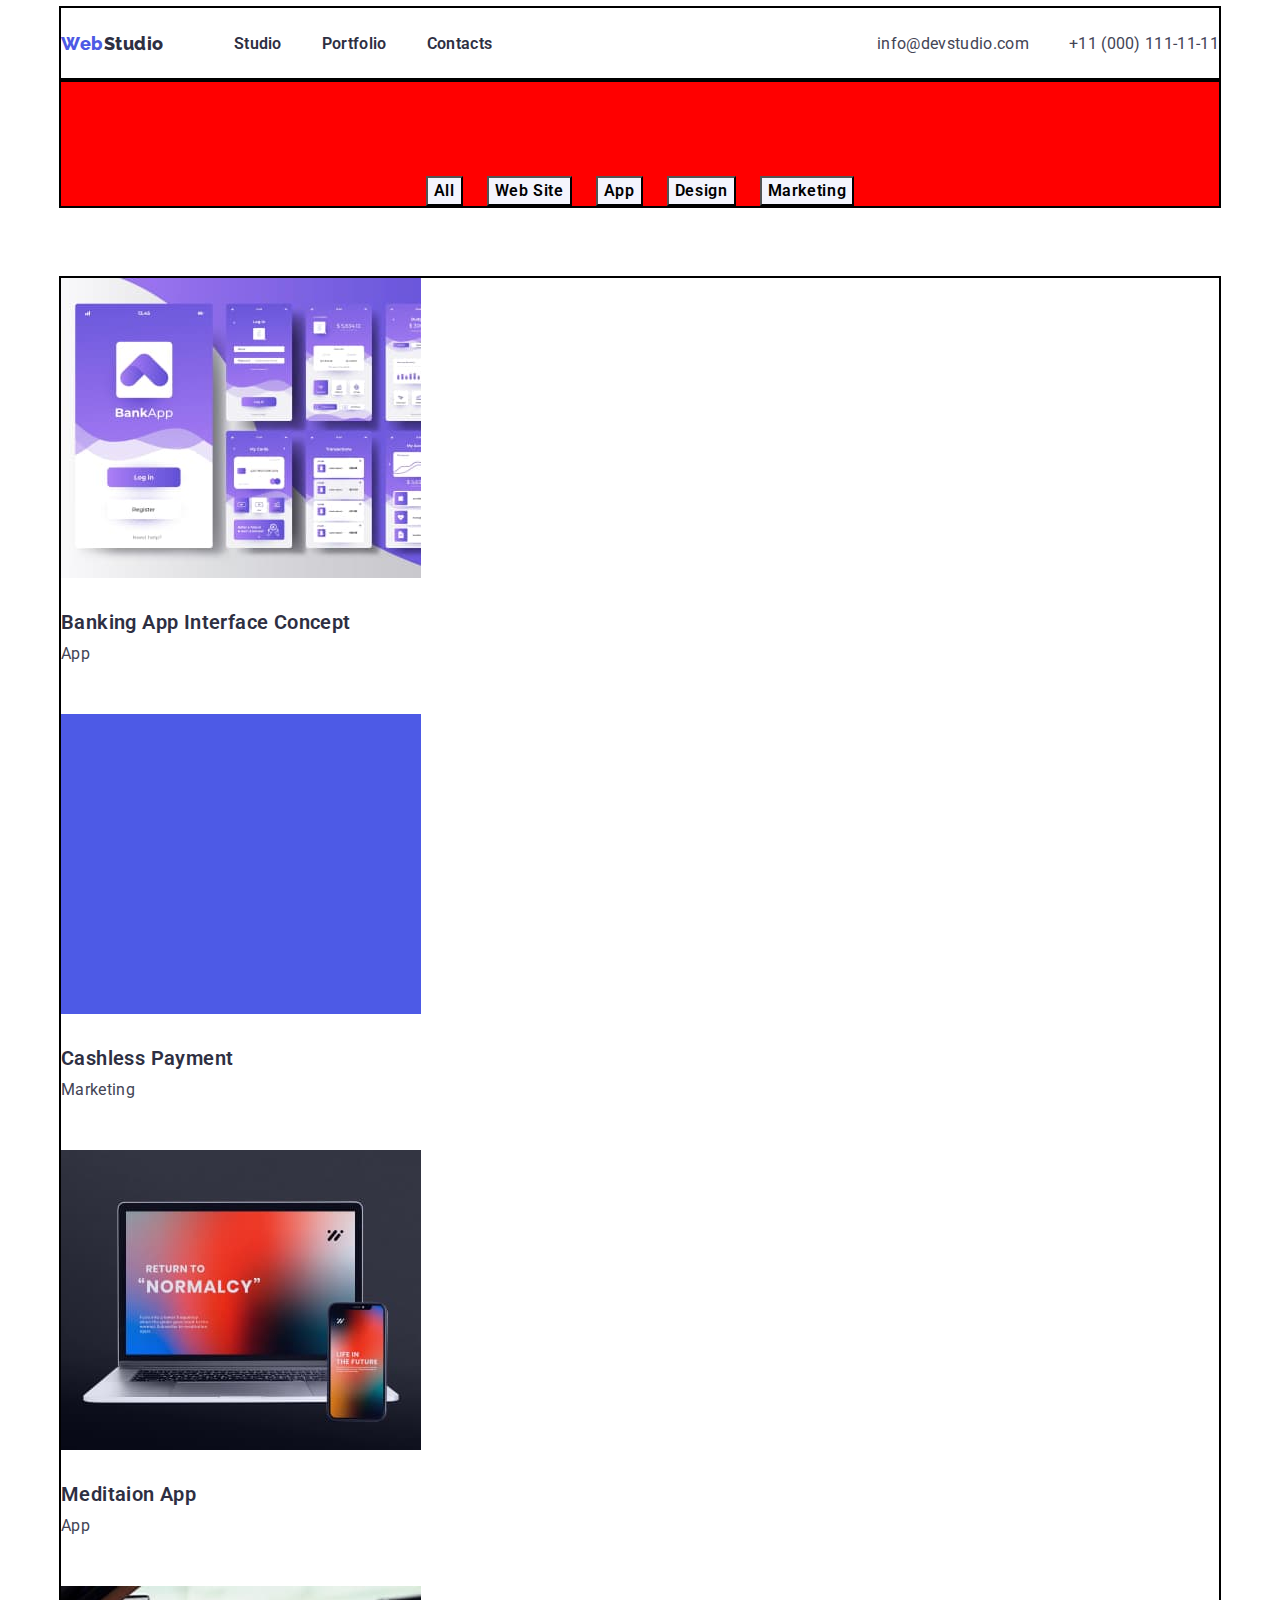
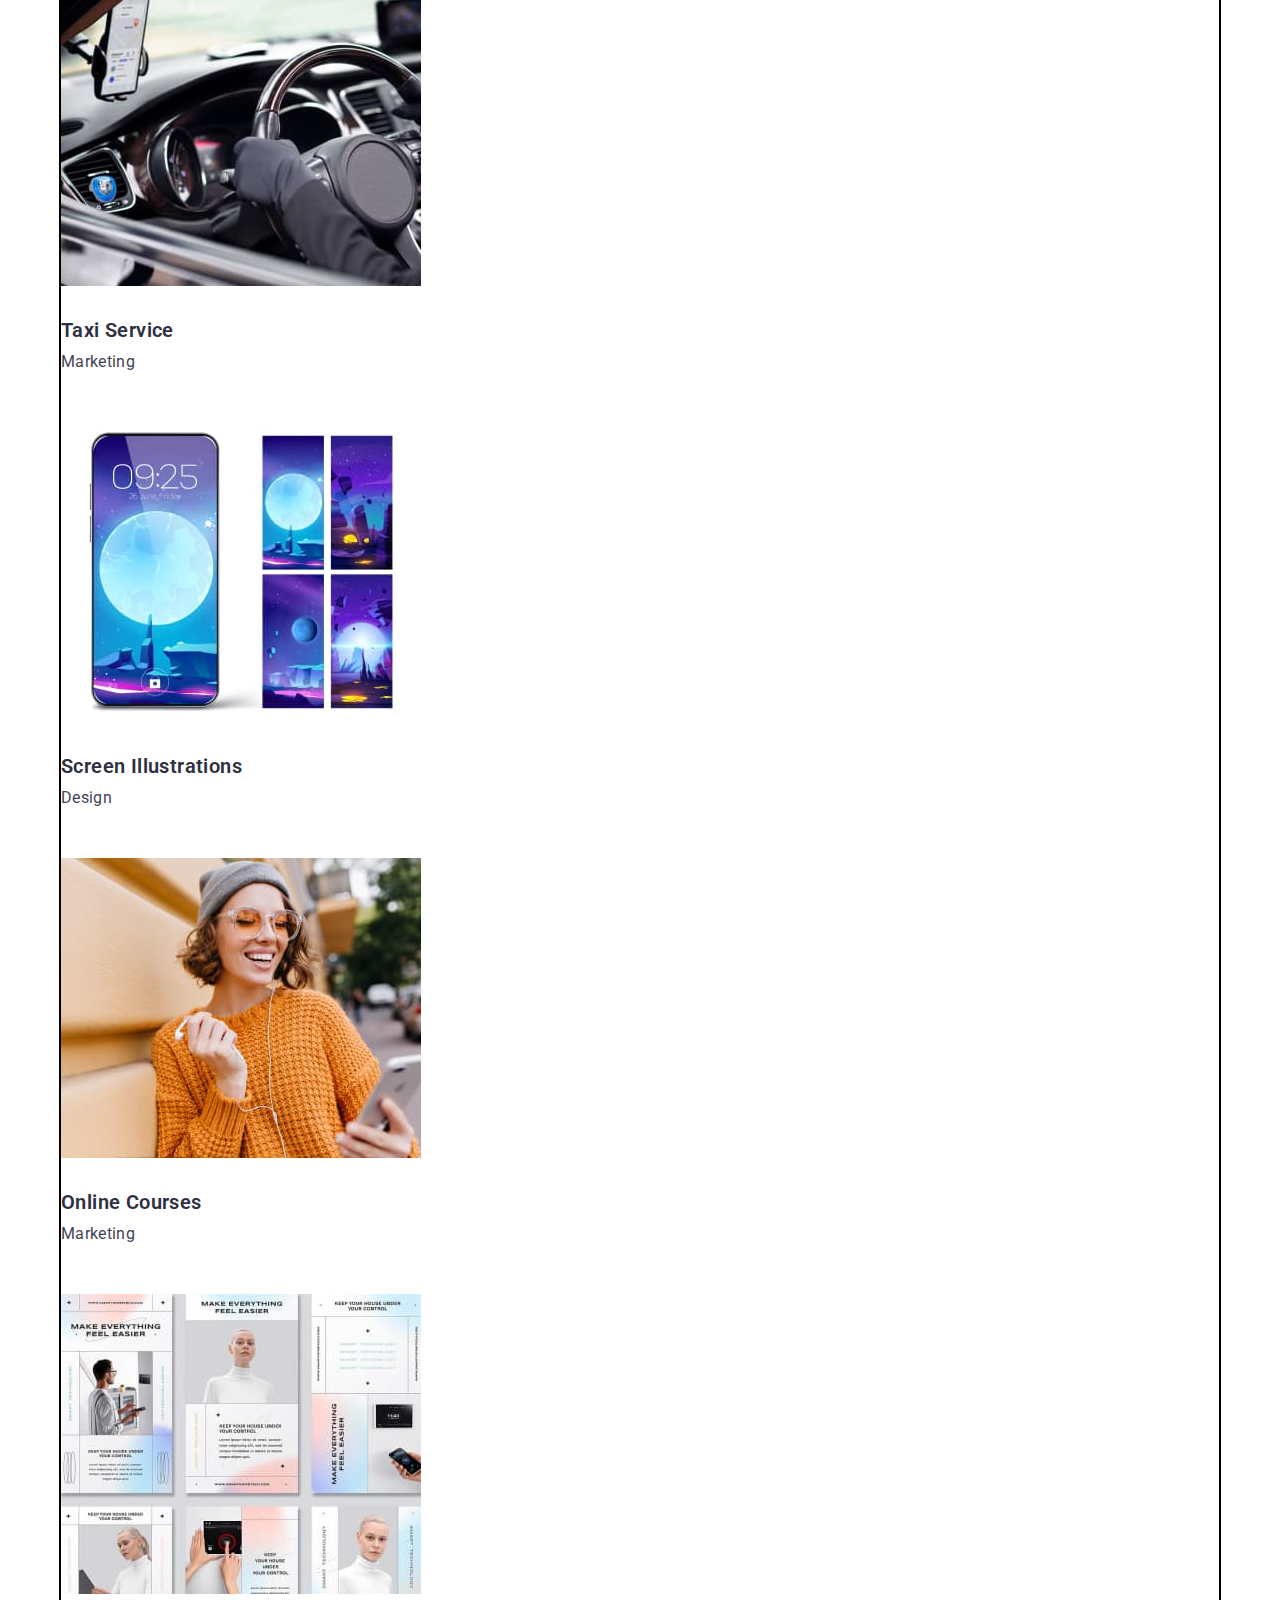
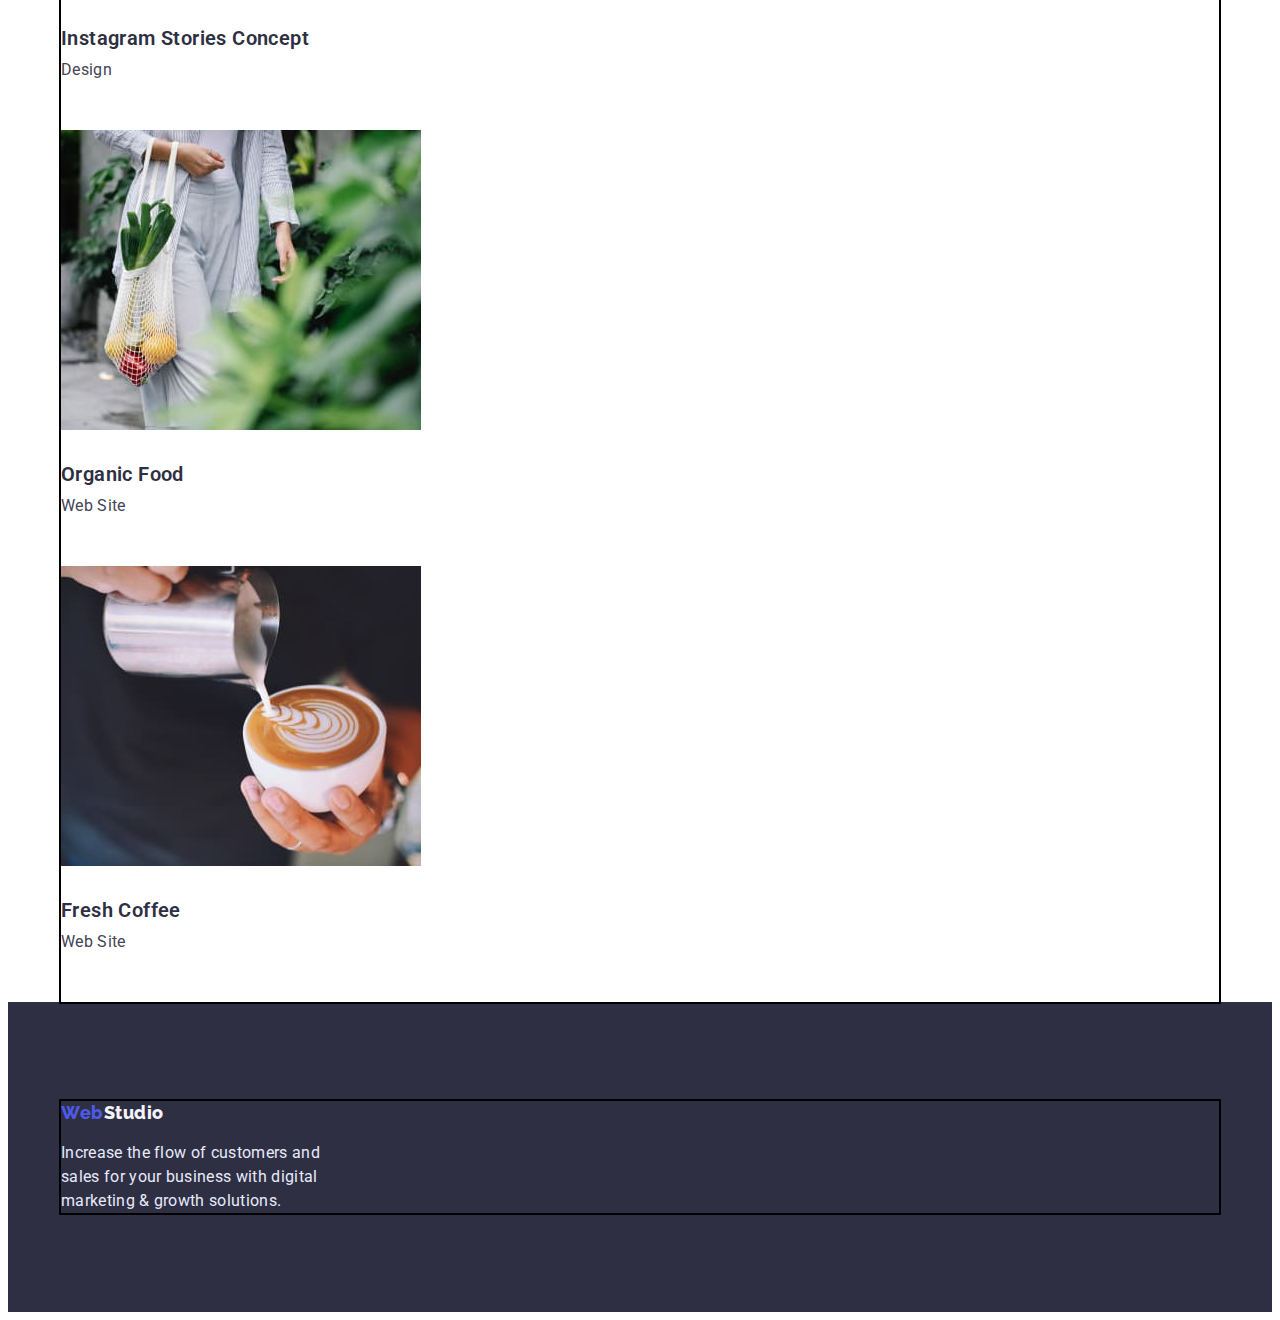
==== portfolio.html @ b0c45e3d "Блокова модета, flexbox" ====
<!DOCTYPE html>
<html lang="en">

<head>
    <meta charset="UTF-8">
    <meta http-equiv="X-UA-Compatible" content="IE=edge">
    <meta name="viewport" content="width=device-width, initial-scale=1.0">
    <title>Portfolio</title>
    <link rel="stylesheet" href="https://fonts.googleapis.com/css2?family=Raleway:wght@700&family=Roboto:wght@400;500;700;900&display=swap">
    <link rel="stylesheet" href="https://cdnjs.cloudflare.com/ajax/libs/modern-normalize/1.1.0/modern-normalize.min.css" integrity="sha512-wpPYUAdjBVSE4KJnH1VR1HeZfpl1ub8YT/NKx4PuQ5NmX2tKuGu6U/JRp5y+Y8XG2tV+wKQpNHVUX03MfMFn9Q==" crossorigin="anonymous" referrerpolicy="no-referrer" />
    <link rel="stylesheet" href="./css/styles.css">
</head>

<body>
    <header>
        <header>
            <div class="container main-nav">
                <nav>
                    <ul class="site-nav">
                        <li class="item">
                            <a href="./index.html" class="logo-header"><span class="web-header">Web</span>Studio</a>
                        </li>
            
                        <li class="item">
                            <a href="./index.html" class="link"> Studio </a>
                        </li>
            
                        <li class="item">
                            <a href="./portfolio.html" class="link"> Portfolio </a>
                        </li>
            
                        <li class="item">
                            <a href="" class="link"> Contacts </a>
                        </li>
                    </ul>
                </nav>
                    
                    <ul class="contacts">
                        <li class="item">
                            <a href="malito:info@devstudio.com" class="contacts-link"> info@devstudio.com </a>
                        </li>
                        <li class="item">
                            <a href="tel:+110001111111" class="contacts-link"> +11 (000) 111-11-11 </a>
                        </li>
                    </ul>
            </div>
    </header>

    <main>
        <section class="section">
            <h1 class="hidden-title">Portfolio</h1>
            <div class="container filter-portfolio">
                <ul class="filter">
                    <li class="button">
                        <button class="filter-button" type="button">All</button>
                    </li>
                    <li class="button">
                        <button class="filter-button" type="button">Web Site</button>
                    </li>
                    <li class="button">
                        <button class="filter-button" type="button">App</button>
                    </li>
                    <li class="button">
                        <button class="filter-button" type="button">Design</button>
                    </li>
                    <li class="button">
                        <button class="filter-button" type="button">Marketing</button>
                    </li>
                </ul>
            </div>

            <h2 class="hidden-title">Projects</h2>
            <div class="container">
                <ul class="projects-list">
                    <li class="list">
                        <a href="">
                            <!-- <p class="white-text">14 Stylish and User-Friendly App Design Concepts · Task Manager App · Calorie Tracker App· Exotic Fruit Ecommerce App ·Cloud Storage App</p> -->
                            <img class="img-projects" src="./img_2hm/1img.jpg" alt="Bank program interface" width="360" >
                            <h3 class="section-secondary">Banking App Interface Concept</h3>
                            <p class="section-text">App</p>
                        </a>
                    </li>
                    <li class="list">
                        <a href="">
                            <!-- <p class="white-text">14 Stylish and User-Friendly App Design Concepts · Task Manager App · Calorie Tracker App· Exotic Fruit Ecommerce App ·Cloud Storage App</p> -->
                            <img class="img-projects" src="./img_2hm/2img.jpg" alt="list of applications" width="360">
                            <h3 class="section-secondary">Cashless Payment</h3>
                            <p class="section-text">Marketing</p>
                        </a>
                    </li>
                    <li class="list">
                        <a href="">
                            <!-- <p class="white-text">14 Stylish and User-Friendly App Design Concepts · Task Manager App · Calorie Tracker App· Exotic Fruit Ecommerce App ·Cloud Storage App</p> -->
                            <img class="img-projects" src="./img_2hm/3img.jpg" alt="mockup" width="360">
                            <h3 class="section-secondary">Meditaion App</h3>
                            <p class="section-text">App</p>
                        </a>
                    </li>
                    <li class="list">
                        <a href="">
                            <!-- <p class="white-text">14 Stylish and User-Friendly App Design Concepts · Task Manager App · Calorie Tracker App· Exotic Fruit Ecommerce App ·Cloud Storage App</p> -->
                            <img class="img-projects" src="./img_2hm/4img.jpg" alt="car" width="360">
                            <h3 class="section-secondary">Taxi Service</h3>
                            <p class="section-text">Marketing</p>
                        </a>
                    </li>
                    <li class="list">
                        <a href="">
                            <!-- <p class="white-text">14 Stylish and User-Friendly App Design Concepts · Task Manager App · Calorie Tracker App· Exotic Fruit Ecommerce App ·Cloud Storage App</p> -->
                            <img class="img-projects"src="./img_2hm/5img.jpg" alt="phone" width="360">
                            <h3 class="section-secondary">Screen Illustrations</h3>
                            <p class="section-text">Design</p>
                        </a>
                    </li>
                    <li class="list">
                        <a href="">
                            <!-- <p class="white-text">14 Stylish and User-Friendly App Design Concepts · Task Manager App · Calorie Tracker App· Exotic Fruit Ecommerce App ·Cloud Storage App</p> -->
                            <img class="img-projects" src="./img_2hm/6img.jpg" alt="woman" width="360">
                            <h3 class="section-secondary">Online Courses</h3>
                            <p class="section-text">Marketing</p>
                        </a>
                    </li>
                    <li class="list">
                        <a href="">
                            <!-- <p class="white-text">14 Stylish and User-Friendly App Design Concepts · Task Manager App · Calorie Tracker App· Exotic Fruit Ecommerce App ·Cloud Storage App</p> -->
                            <img class="img-projects" src="./img_2hm/7img.jpg" alt="phone screen" width="360">
                            <h3 class="section-secondary">Instagram Stories Concept</h3>
                            <p class="section-text">Design</p>
                        </a>
                    </li>
                    <li class="list">
                        <a href="">
                            <!-- <p class="white-text">14 Stylish and User-Friendly App Design Concepts · Task Manager App · Calorie Tracker App· Exotic Fruit Ecommerce App ·Cloud Storage App</p> -->
                            <img class="img-projects" src="./img_2hm/8img.jpg" alt="woman with fruit" width="360">
                            <h3 class="section-secondary">Organic Food</h3>
                            <p class="section-text">Web Site</p>
                        </a>
                    </li>
                    <li class="list">
                        <a href="">
                            <!-- <p class="white-text">14 Stylish and User-Friendly App Design Concepts · Task Manager App · Calorie Tracker App· Exotic Fruit Ecommerce App ·Cloud Storage App</p> -->
                            <img class="img-projects" src="./img_2hm/9img.jpg" alt="coffee" width="360">
                            <h3 class="section-secondary">Fresh Coffee</h3>
                            <p class="section-text">Web Site</p>
                        </a>
                    </li>
                </ul>
            </div>

        </section>

    </main>
    <footer>
        <div class="container">
            <a href="./index.html" class="logo-footer"><span class="web-footer">Web</span>Studio</a>
            <p class="footer-text">Increase the flow of customers and sales for your business with digital marketing & growth solutions.</p>
        </div>
    </footer>
</body>

</html>
---- css/styles.css ----
/*загальні налаштування*/

:root {
    --primary-brand: #4D5AE5;
    --dark-color: #2E2F42;
    --success-color: #31D0AA;
    --text-color: #434455;
    --subtle-text: #8E8F99;
    --accent-color: #E7E9FC;
    --light-color: #F4F4FD;
    --white-color: #FFFFFF;

    --primary-font: Roboto, sans-serif;
    --logo-font: Raleway, sans-serif;

}

heml {
    box-sizing: border-box;
}

*,
*::before,
*::after {
    box-sizing: inherit;
}

ul,
li,
p,
h1,
h2,
h3{
    list-style: none;
    padding: 0;
    margin: 0;
}

a {
    text-decoration: none;
}

body {
    background: var(--white-color);
    color: var(--text-color);
    font-family: var(--primary-font);
}

.container {
    width: 1158px;
    /* padding-right: 15px ;
    padding-left: 15px; */
    margin: auto;
    margin-top: none;
    
    outline: 2px solid black
}

/* logo header */
.logo-header {
    display: block;
    margin-right: 30px;
    padding-top: 24px;
    padding-bottom: 24px;
    
    color: var(--dark-color);
    font-family: var(--logo-font);
    font-weight: 800;
    font-size: 18px;
    line-height: 1.33;
    letter-spacing: 0.03em;

}

.logo-header:focus {
    color: var(--primary-brand);
}

.web-header {
    color: var(--primary-brand);
    font-family: Raleway, sans-serif;
    font-weight: 800;
    font-size: 18px;
    line-height: 1.33;
    letter-spacing: 0.03em;
}

.web-header:focus {
    color: var(--dark-color);
}


/*site navigation*/

.site-nav {
    display: flex;
}

.site-nav .item:not(:last-child) {
    margin-right: 40px;
}

.site-nav .link {
    display: block;
    padding-top: 24px;
    padding-bottom: 24px;
    
    color: var(--dark-color);
    font-family: 'Roboto', sans-serif;
    font-weight: 600;
    font-size: 16px;
    line-height: 1.5;
    letter-spacing: 0.02em;
}

.site-nav .link:hover,
.site-nav .link:focus {
    color: var(--text-color);
}

.site-nav .link:active {
    color: var(--primary-brand);
}


/* contacts */

.contacts {
    display: flex;
    margin-left: auto;
}

.contacts .item:not(:last-child) {
    margin-right: 40px;
}

.contacts-link {
    display: block;
    padding-top: 24px;
    padding-bottom: 24px;
    
    color: var(--text-color);
    font-size: 16px;
    line-height: 1.5;
    letter-spacing: 0.02em;
}

.contacts-link:hover,
.contacts-link:focus {
    color: var(--primary-brand);
}

.main-nav {
    display: flex;
    align-items: center;
}

/*hero */
.hero {
    padding-top: 192px;
    margin-bottom: 120px;
    
    background: var(--dark-color);
    text-align: center;
    height: 603px;
}


.hero-title {
    margin-bottom: 48px;
    
    color: var(--white-color);
    fon-weight: 600;
    font-size: 56px;
    line-height: 1.07;
    letter-spacing: 0.02em;
}

.hero-button {
    padding: 16px 32px;
    border-radius: 4px;
    border-color: transparent;

    color: var(--white-color);
    background-color: var(--primary-brand);
    font-family: 'Roboto', sans-serif;
    font-weight: 600;
    font-size: 16px;
    line-height: 1.2;
    letter-spacing: 0.04em;
    align-items: center;
    cursor: pointer;

}

.hero-button:hover,
.hero-button:focus {
    color: var(--light-color);
    background-color: var(--primary-brand);
}

.hero-button:active {
    color: var(--primary-brand);
    background-color: var(--light-color);
}


/* who we are */

.hidden-title {
    display: none;
}

 /* h3 */
.section-secondary {
    margin-bottom: 8px;
    
    color: var(--dark-color);
    font-weight: 600;
    font-size: 20px;
    line-height: 1.2;
    letter-spacing: 0.02em;
}

/* p */
.section-text {  
    color: var(--text-color);
    font-size: 16px;
    line-height: 1.5;
    letter-spacing: 0.02em;
}

.feature-list {
    display: flex;
    margin-bottom: 120px;
}
.feature-list .item {
    /* width: 264px; */
}

.feature-list .item:not(:last-child){
    margin-right: 24px;
}


/* what are we doing*/

/* h2 */
.section-title {
    margin-bottom: 72px;
    
    color: var(--dark-color);
    font-weight: 600;
    font-size: 36px;
    line-height: 1.1;
    letter-spacing: 0.02em;
    text-align: center;
    text-transform: capitalize;
}

img {
    display: block;
}

.images-list {
    display: flex;
    /* margin-bottom: 120px; */
}

.images-list .item:not(:last-child) {
    margin-right: 24px;
}

/* Our Team */

.gray-section {
    background-color: var(--light-color);
    height: min-content 732px;
    padding-top: 120px;
    padding-bottom: 120px
    ;
}

/* h2 gray-section */
.gray-section .title {
    margin-top: 0;
    margin-bottom: 72px;
    
    color: var(--dark-color);
    font-weight: 600;
    font-size: 36px;
    line-height: 1.1;
    letter-spacing: 0.02em;
    text-align: center;
    text-transform: capitalize;
}

/* h3  gray-section*/
.gray-section .secondary {
    margin-top: 0;
    margin-bottom: 8px;
    
    color: var(--dark-color);
    font-weight: 600;
    font-size: 20px;
    line-height: 1.2;
    letter-spacing: 0.02em;
}

/* p gray-section */
.gray-section .text {
    margin-bottom:32px;
    
    color: var(--text-color);
    font-size: 16px;
    line-height: 1.5;
    letter-spacing: 0.02em;
}

.team-list {
    display: flex;
    text-align: center; 
}

.team-list .item:not(:last-child) {
    margin-right: 24px;
}

/* footer */

footer {
    display: flex;

    align-items:center;

    height: 310px;
    background-color: var(--dark-color);
    
}

/* logo footer*/

.logo-footer {
    margin-bottom: 16px;

    color: var(--light-color);
    font-family: Raleway, sans-serif;
    font-weight: 800;
    font-size: 18px;
    line-height: 1.33;
    letter-spacing: 0.03em;
    
    display:inline-block;
}

.logo-footer:focus {
    color: var(--primary-brand);
}

.web-footer {
    color: var(--primary-brand);
    font-family: Raleway, sans-serif;
    font-weight: 800;
    font-size: 18px;
    line-height: 1.33;
    letter-spacing: 0.03em;
    
    display:inline-block;
}

.web-footer:focus {
    color: var(--light-color);
}


.footer-text {
    width: 264px;
    color: var(--accent-color);
    font-size: 16px;
    line-height: 1.5;
    letter-spacing: 0.02em;
}

/*p. portfolio*/


/* section button*/
.filter {
    display: flex;
    justify-content: center;
    padding-top: 96px;
    margin-bottom: 72px;
    background-color: red;

    /* background-color: red; */

}

.filter .button:not(:last-child){
    margin-right: 24px;
}

.filter-button {
    background-color: var(--light-color);
    font-family: 'Roboto', sans-serif; 
    font-weight: 600;
    font-size: 16px;
    line-height: 1.5;
    letter-spacing: 0.04em;
    cursor: pointer;
}

.filter-button:hover,
.filter-button:focus {
    background-color: var(--primary-brand);
    color: var(--white-color);
}

/* Projects */

.projects-list {
    display: flex;
    flex-wrap: wrap;
    width: 360px;
}

.projects-list .list {
    margin-right: 24px;
    margin-bottom: 48px;
}

.img-projects {
    margin-bottom: 32px;
}





.white-text {
    color: var(--light-color);
    font-size: 16px;
    line-height: 1.5;
    letter-spacing: 0.02em;
}
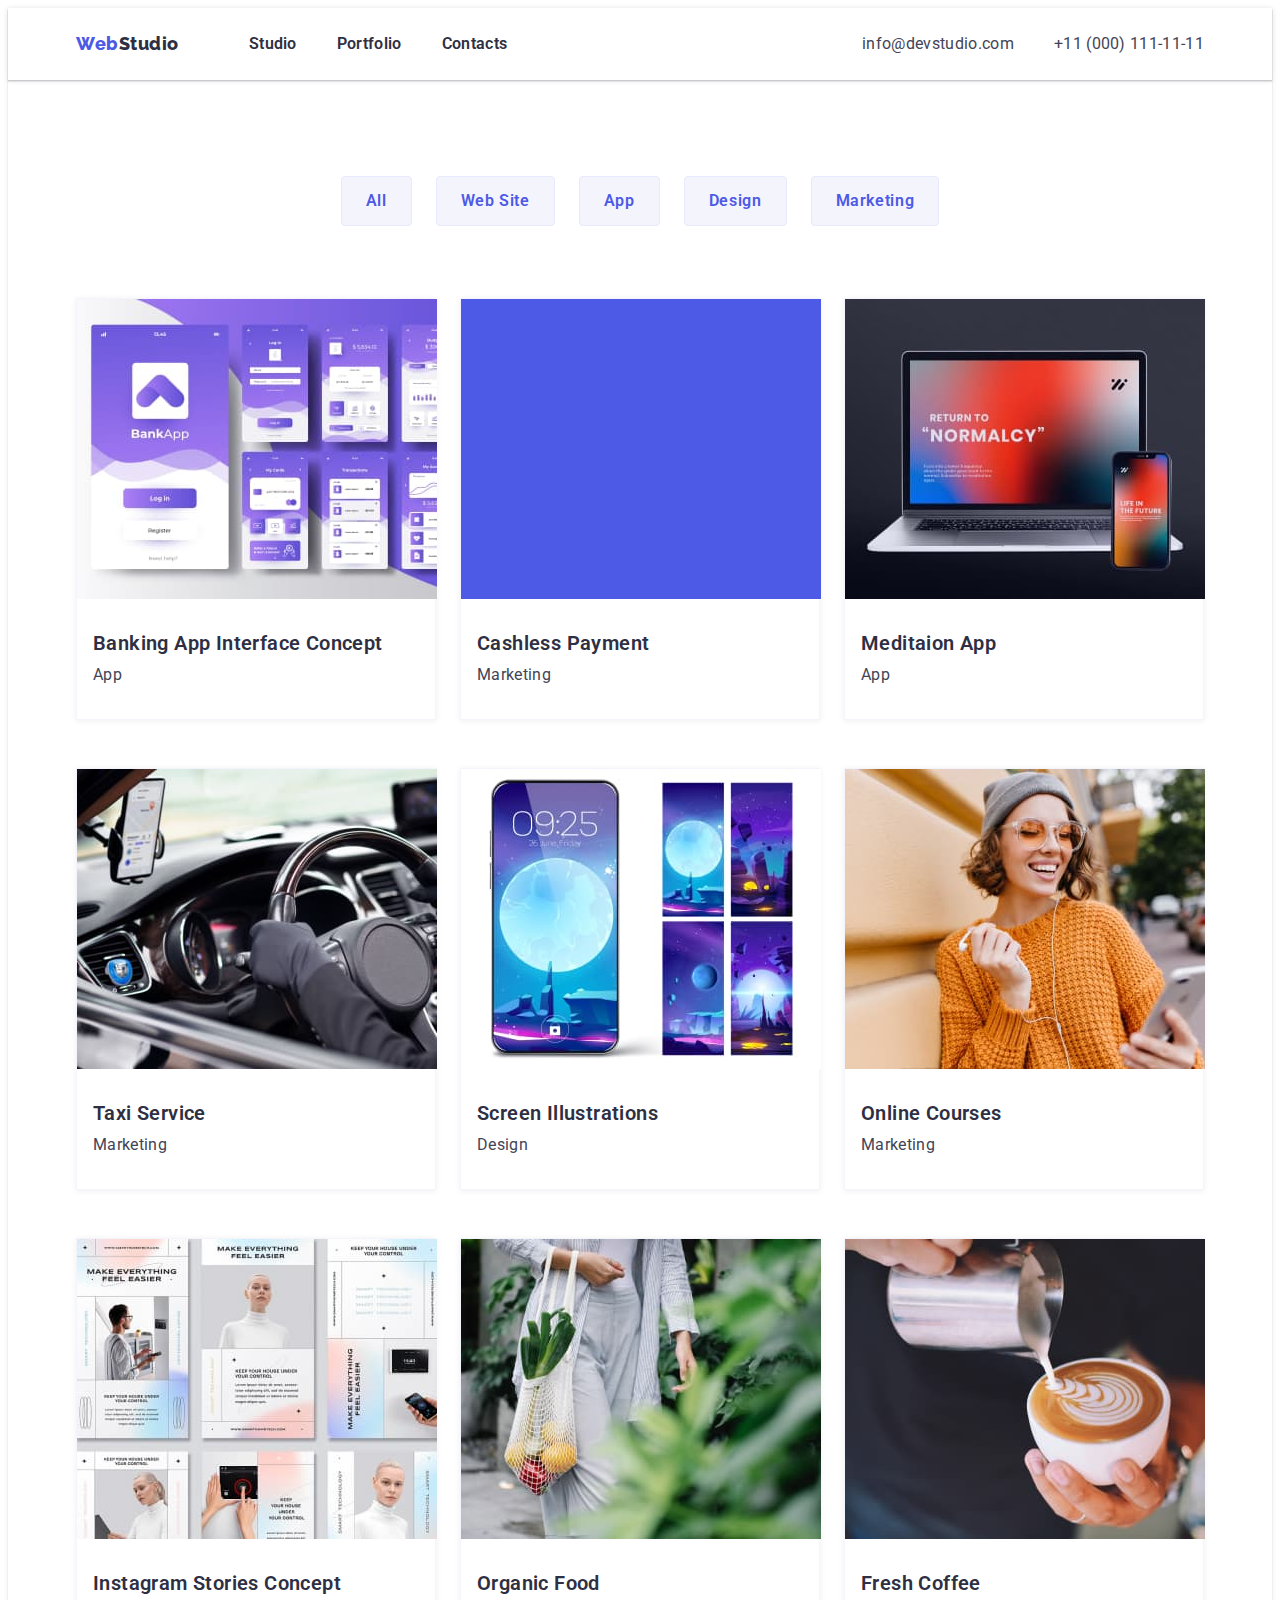
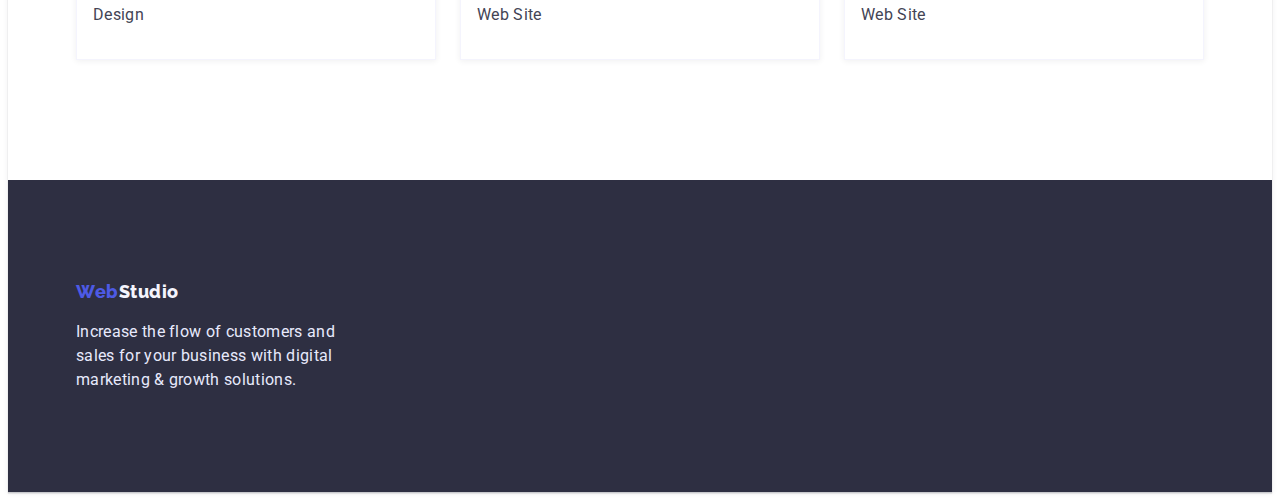
==== commit dbd1e8be: "змінені стилі cssта додані класи в html" ====
--- a/portfolio.html
+++ b/portfolio.html
@@ -75,73 +75,73 @@
                     <li class="list">
                         <a href="">
                             <!-- <p class="white-text">14 Stylish and User-Friendly App Design Concepts · Task Manager App · Calorie Tracker App· Exotic Fruit Ecommerce App ·Cloud Storage App</p> -->
-                            <img class="img-projects" src="./img_2hm/1img.jpg" alt="Bank program interface" width="360" >
-                            <h3 class="section-secondary">Banking App Interface Concept</h3>
-                            <p class="section-text">App</p>
+                            <img class="projects-img" src="./img_2hm/1img.jpg" alt="Bank program interface" width="360" >
+                            <h3 class="section-secondary projects-title">Banking App Interface Concept</h3>
+                            <p class="section-text projects-text">App</p>
                         </a>
                     </li>
                     <li class="list">
                         <a href="">
                             <!-- <p class="white-text">14 Stylish and User-Friendly App Design Concepts · Task Manager App · Calorie Tracker App· Exotic Fruit Ecommerce App ·Cloud Storage App</p> -->
-                            <img class="img-projects" src="./img_2hm/2img.jpg" alt="list of applications" width="360">
-                            <h3 class="section-secondary">Cashless Payment</h3>
-                            <p class="section-text">Marketing</p>
+                            <img class="projects-img" src="./img_2hm/2img.jpg" alt="list of applications" width="360">
+                            <h3 class="section-secondary projects-title">Cashless Payment</h3>
+                            <p class="section-text projects-text">Marketing</p>
                         </a>
                     </li>
                     <li class="list">
                         <a href="">
                             <!-- <p class="white-text">14 Stylish and User-Friendly App Design Concepts · Task Manager App · Calorie Tracker App· Exotic Fruit Ecommerce App ·Cloud Storage App</p> -->
-                            <img class="img-projects" src="./img_2hm/3img.jpg" alt="mockup" width="360">
-                            <h3 class="section-secondary">Meditaion App</h3>
-                            <p class="section-text">App</p>
+                            <img class="projects-img" src="./img_2hm/3img.jpg" alt="mockup" width="360">
+                            <h3 class="section-secondary projects-title">Meditaion App</h3>
+                            <p class="section-text projects-text">App</p>
                         </a>
                     </li>
                     <li class="list">
                         <a href="">
                             <!-- <p class="white-text">14 Stylish and User-Friendly App Design Concepts · Task Manager App · Calorie Tracker App· Exotic Fruit Ecommerce App ·Cloud Storage App</p> -->
-                            <img class="img-projects" src="./img_2hm/4img.jpg" alt="car" width="360">
-                            <h3 class="section-secondary">Taxi Service</h3>
-                            <p class="section-text">Marketing</p>
+                            <img class="projects-img" src="./img_2hm/4img.jpg" alt="car" width="360">
+                            <h3 class="section-secondary projects-title">Taxi Service</h3>
+                            <p class="section-text projects-text">Marketing</p>
                         </a>
                     </li>
                     <li class="list">
                         <a href="">
                             <!-- <p class="white-text">14 Stylish and User-Friendly App Design Concepts · Task Manager App · Calorie Tracker App· Exotic Fruit Ecommerce App ·Cloud Storage App</p> -->
-                            <img class="img-projects"src="./img_2hm/5img.jpg" alt="phone" width="360">
-                            <h3 class="section-secondary">Screen Illustrations</h3>
-                            <p class="section-text">Design</p>
+                            <img class="projects-img"src="./img_2hm/5img.jpg" alt="phone" width="360">
+                            <h3 class="section-secondary projects-title">Screen Illustrations</h3>
+                            <p class="section-text projects-text">Design</p>
                         </a>
                     </li>
                     <li class="list">
                         <a href="">
                             <!-- <p class="white-text">14 Stylish and User-Friendly App Design Concepts · Task Manager App · Calorie Tracker App· Exotic Fruit Ecommerce App ·Cloud Storage App</p> -->
-                            <img class="img-projects" src="./img_2hm/6img.jpg" alt="woman" width="360">
-                            <h3 class="section-secondary">Online Courses</h3>
-                            <p class="section-text">Marketing</p>
+                            <img class="projects-img" src="./img_2hm/6img.jpg" alt="woman" width="360">
+                            <h3 class="section-secondary projects-title">Online Courses</h3>
+                            <p class="section-text projects-text">Marketing</p>
                         </a>
                     </li>
                     <li class="list">
                         <a href="">
                             <!-- <p class="white-text">14 Stylish and User-Friendly App Design Concepts · Task Manager App · Calorie Tracker App· Exotic Fruit Ecommerce App ·Cloud Storage App</p> -->
-                            <img class="img-projects" src="./img_2hm/7img.jpg" alt="phone screen" width="360">
-                            <h3 class="section-secondary">Instagram Stories Concept</h3>
-                            <p class="section-text">Design</p>
+                            <img class="projects-img" src="./img_2hm/7img.jpg" alt="phone screen" width="360">
+                            <h3 class="section-secondary projects-title">Instagram Stories Concept</h3>
+                            <p class="section-text projects-text">Design</p>
                         </a>
                     </li>
                     <li class="list">
                         <a href="">
                             <!-- <p class="white-text">14 Stylish and User-Friendly App Design Concepts · Task Manager App · Calorie Tracker App· Exotic Fruit Ecommerce App ·Cloud Storage App</p> -->
-                            <img class="img-projects" src="./img_2hm/8img.jpg" alt="woman with fruit" width="360">
-                            <h3 class="section-secondary">Organic Food</h3>
-                            <p class="section-text">Web Site</p>
+                            <img class="projects-img" src="./img_2hm/8img.jpg" alt="woman with fruit" width="360">
+                            <h3 class="section-secondary projects-title">Organic Food</h3>
+                            <p class="section-text projects-text">Web Site</p>
                         </a>
                     </li>
                     <li class="list">
                         <a href="">
                             <!-- <p class="white-text">14 Stylish and User-Friendly App Design Concepts · Task Manager App · Calorie Tracker App· Exotic Fruit Ecommerce App ·Cloud Storage App</p> -->
-                            <img class="img-projects" src="./img_2hm/9img.jpg" alt="coffee" width="360">
-                            <h3 class="section-secondary">Fresh Coffee</h3>
-                            <p class="section-text">Web Site</p>
+                            <img class="projects-img" src="./img_2hm/9img.jpg" alt="coffee" width="360">
+                            <h3 class="section-secondary projects-title">Fresh Coffee</h3>
+                            <p class="section-text projects-text">Web Site</p>
                         </a>
                     </li>
                 </ul>
@@ -151,7 +151,7 @@
 
     </main>
     <footer>
-        <div class="container">
+        <div class="container footer">
             <a href="./index.html" class="logo-footer"><span class="web-footer">Web</span>Studio</a>
             <p class="footer-text">Increase the flow of customers and sales for your business with digital marketing & growth solutions.</p>
         </div>
--- a/css/styles.css
+++ b/css/styles.css
@@ -12,10 +12,9 @@
 
     --primary-font: Roboto, sans-serif;
     --logo-font: Raleway, sans-serif;
-
-}
-
-heml {
+}
+
+html {
     box-sizing: border-box;
 }
 
@@ -48,12 +47,15 @@
 
 .container {
     width: 1158px;
-    /* padding-right: 15px ;
-    padding-left: 15px; */
-    margin: auto;
+    margin: 0 auto;
+    padding: 0 15px;
     margin-top: none;
     
-    outline: 2px solid black
+    /* outline: 2px solid black */
+}
+
+header {
+    box-shadow: 0px 2px 1px rgba(46, 47, 66, 0.08), 0px 1px 1px rgba(46, 47, 66, 0.16), 0px 1px 6px rgba(46, 47, 66, 0.08);
 }
 
 /* logo header */
@@ -158,13 +160,13 @@
 /*hero */
 .hero {
     padding-top: 192px;
+    padding-bottom: 192px;
     margin-bottom: 120px;
     
     background: var(--dark-color);
     text-align: center;
-    height: 603px;
-}
-
+    /* height: 603px; */
+}
 
 .hero-title {
     margin-bottom: 48px;
@@ -183,6 +185,8 @@
 
     color: var(--white-color);
     background-color: var(--primary-brand);
+    box-shadow: 0px 4px 4px rgba(0, 0, 0, 0.15);
+    
     font-family: 'Roboto', sans-serif;
     font-weight: 600;
     font-size: 16px;
@@ -234,8 +238,9 @@
     display: flex;
     margin-bottom: 120px;
 }
-.feature-list .item {
-    /* width: 264px; */
+
+.feature-list .item{
+    width: 264px;
 }
 
 .feature-list .item:not(:last-child){
@@ -264,7 +269,7 @@
 
 .images-list {
     display: flex;
-    /* margin-bottom: 120px; */
+    margin-bottom: 120px;
 }
 
 .images-list .item:not(:last-child) {
@@ -283,7 +288,6 @@
 
 /* h2 gray-section */
 .gray-section .title {
-    margin-top: 0;
     margin-bottom: 72px;
     
     color: var(--dark-color);
@@ -297,7 +301,6 @@
 
 /* h3  gray-section*/
 .gray-section .secondary {
-    margin-top: 0;
     margin-bottom: 8px;
     
     color: var(--dark-color);
@@ -317,9 +320,19 @@
     letter-spacing: 0.02em;
 }
 
+.img-team {
+    margin-bottom: 32px;
+}
+
 .team-list {
     display: flex;
     text-align: center; 
+}
+
+.team-list .item {
+    background: #FFFFFF;
+    box-shadow: 0px 1px 6px rgba(46, 47, 66, 0.08), 0px 1px 1px rgba(46, 47, 66, 0.16), 0px 2px 1px rgba(46, 47, 66, 0.08);
+    border-radius: 0px 0px 4px 4px;
 }
 
 .team-list .item:not(:last-child) {
@@ -330,19 +343,22 @@
 
 footer {
     display: flex;
-
     align-items:center;
-
-    height: 310px;
+    
+    /* height: 310px; */
     background-color: var(--dark-color);
-    
+}
+
+.footer{
+    padding-top: 100px;
+    padding-bottom: 100px;
 }
 
 /* logo footer*/
 
 .logo-footer {
     margin-bottom: 16px;
-
+    
     color: var(--light-color);
     font-family: Raleway, sans-serif;
     font-weight: 800;
@@ -389,11 +405,7 @@
     display: flex;
     justify-content: center;
     padding-top: 96px;
-    margin-bottom: 72px;
-    background-color: red;
-
-    /* background-color: red; */
-
+    padding-bottom: 72px;
 }
 
 .filter .button:not(:last-child){
@@ -401,7 +413,13 @@
 }
 
 .filter-button {
+    padding: 12px 24px;
+    border: 1px solid #E7E9FC;
+    border-radius: 4px;
+
     background-color: var(--light-color);
+    color: var(--primary-brand);
+
     font-family: 'Roboto', sans-serif; 
     font-weight: 600;
     font-size: 16px;
@@ -418,21 +436,42 @@
 
 /* Projects */
 
+.projects-img {
+    margin-bottom: 32px;
+}
+
+/* p */
+.projects-text {
+    margin-bottom: 32px;
+    margin-left: 16px;
+}
+
+/* h3 */
+.projects-title{
+    margin-left: 16px;
+}
+
+
 .projects-list {
     display: flex;
-    flex-wrap: wrap;
+    flex-wrap: wrap; 
+    margin-bottom: 120px;
+}
+
+.projects-list .list{
     width: 360px;
-}
-
-.projects-list .list {
+
+    border: 0.5px solid var(--light-color);
+    box-shadow: 0px 1px 6px rgba(46, 47, 66, 0.08);
+}
+
+.projects-list .list:not(:nth-child(3n)) {
     margin-right: 24px;
+}
+
+.projects-list .list:not(:nth-last-child(-n + 3)) {
     margin-bottom: 48px;
 }
-
-.img-projects {
-    margin-bottom: 32px;
-}
-
 
 
 
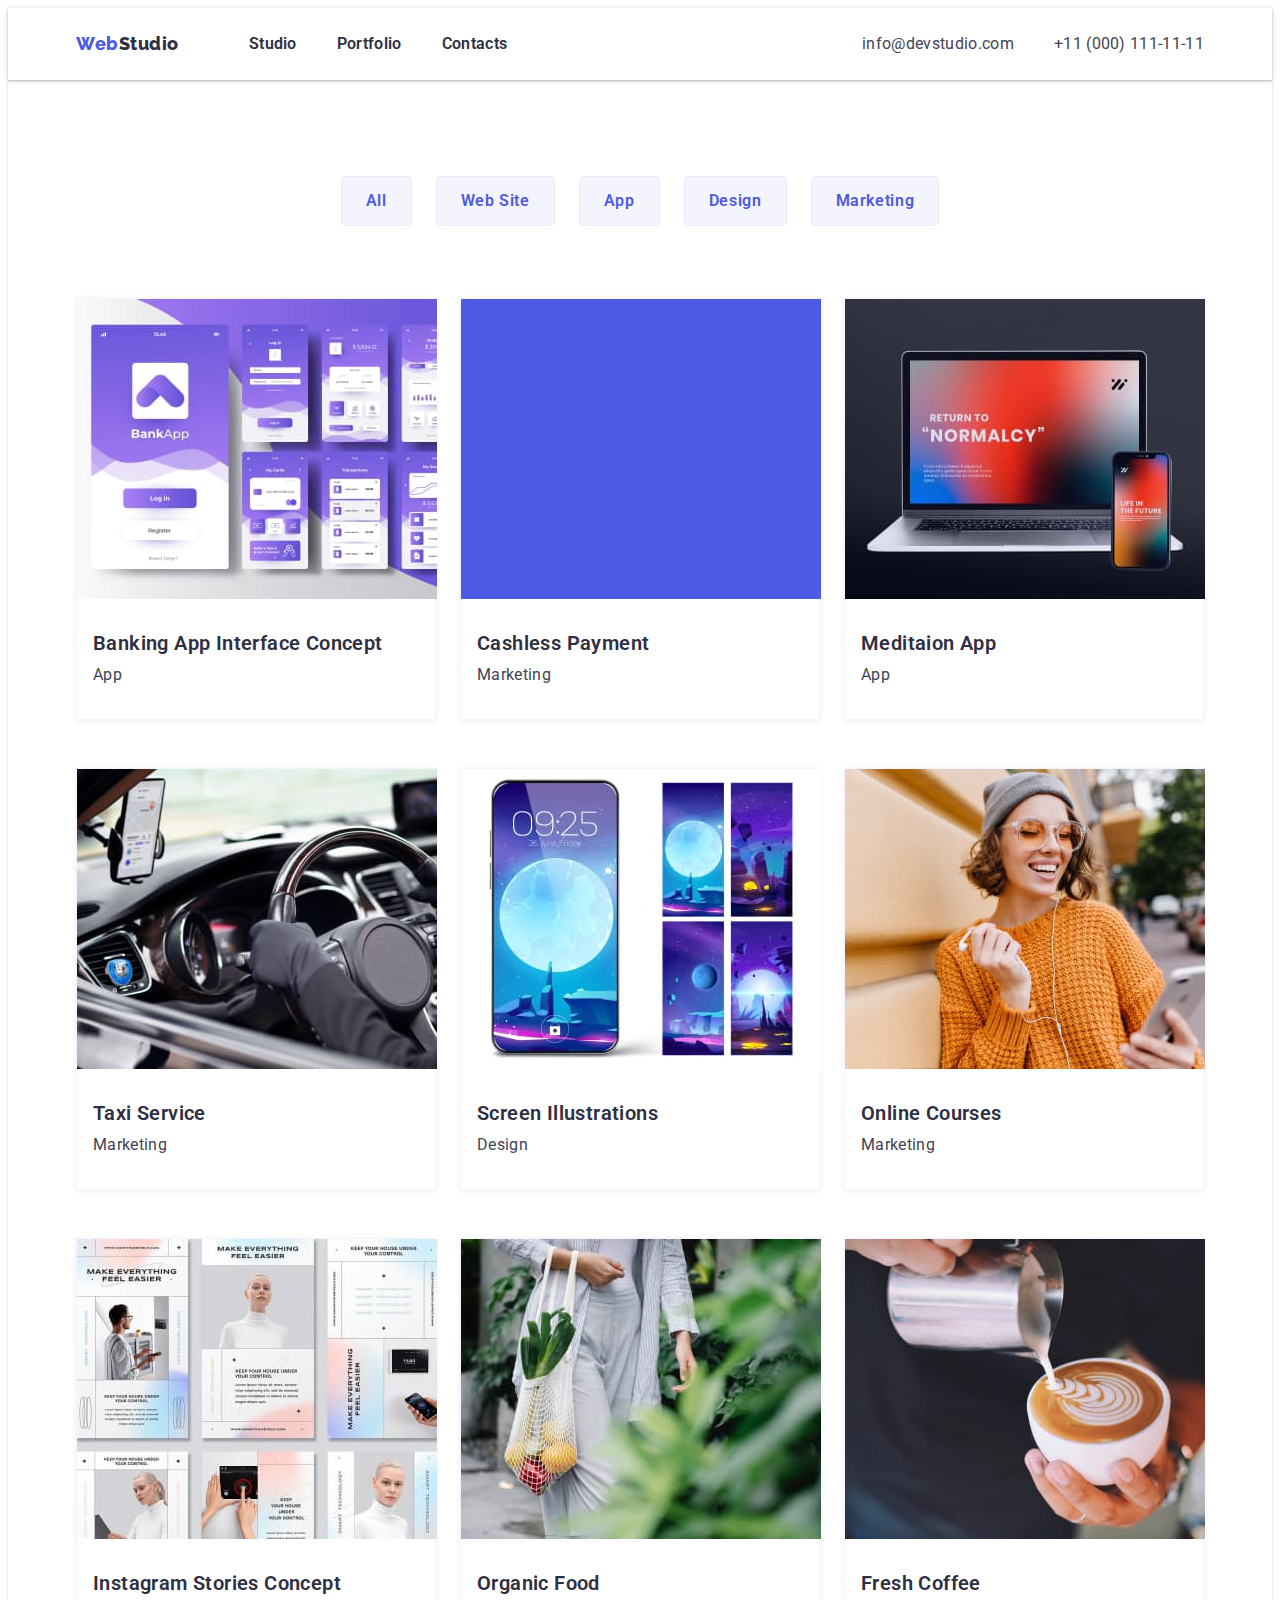
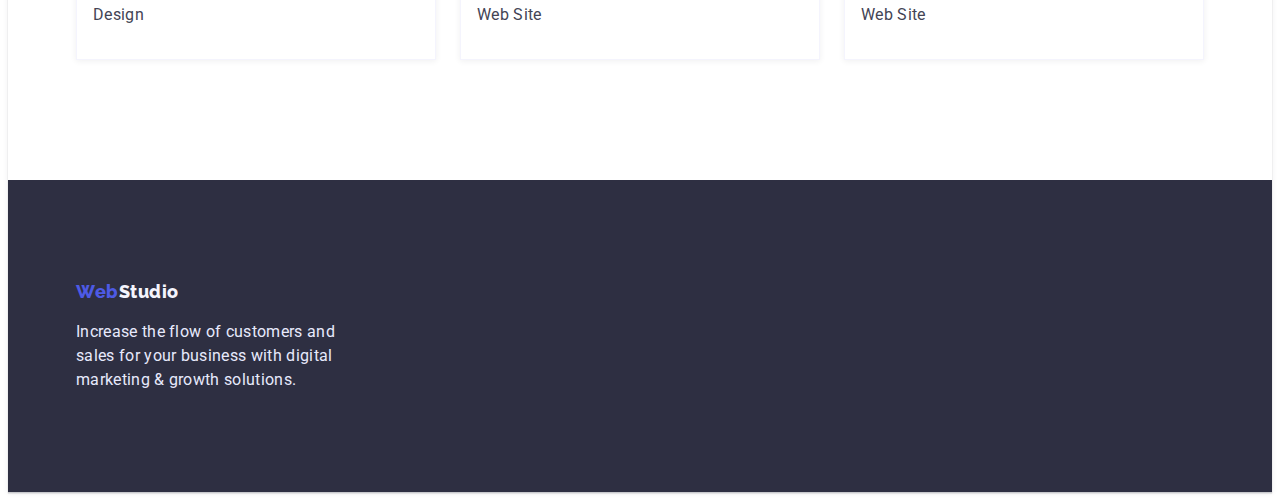
==== commit 0611ceaa: "зміни  margin та padding" ====
--- a/portfolio.html
+++ b/portfolio.html
@@ -47,7 +47,7 @@
     </header>
 
     <main>
-        <section class="section">
+        <section class="section section-portfolio">
             <h1 class="hidden-title">Portfolio</h1>
             <div class="container filter-portfolio">
                 <ul class="filter">
@@ -76,72 +76,90 @@
                         <a href="">
                             <!-- <p class="white-text">14 Stylish and User-Friendly App Design Concepts · Task Manager App · Calorie Tracker App· Exotic Fruit Ecommerce App ·Cloud Storage App</p> -->
                             <img class="projects-img" src="./img_2hm/1img.jpg" alt="Bank program interface" width="360" >
-                            <h3 class="section-secondary projects-title">Banking App Interface Concept</h3>
-                            <p class="section-text projects-text">App</p>
+                            <div class="projects-text" >
+                                <h3 class="section-secondary">Banking App Interface Concept</h3>
+                                <p class="section-text">App</p>
+                            </div>
                         </a>
                     </li>
                     <li class="list">
                         <a href="">
                             <!-- <p class="white-text">14 Stylish and User-Friendly App Design Concepts · Task Manager App · Calorie Tracker App· Exotic Fruit Ecommerce App ·Cloud Storage App</p> -->
                             <img class="projects-img" src="./img_2hm/2img.jpg" alt="list of applications" width="360">
-                            <h3 class="section-secondary projects-title">Cashless Payment</h3>
-                            <p class="section-text projects-text">Marketing</p>
+                            <div class="projects-text" >
+                                <h3 class="section-secondary">Cashless Payment</h3>
+                                <p class="section-text">Marketing</p>
+                            </div>
                         </a>
                     </li>
                     <li class="list">
                         <a href="">
                             <!-- <p class="white-text">14 Stylish and User-Friendly App Design Concepts · Task Manager App · Calorie Tracker App· Exotic Fruit Ecommerce App ·Cloud Storage App</p> -->
                             <img class="projects-img" src="./img_2hm/3img.jpg" alt="mockup" width="360">
-                            <h3 class="section-secondary projects-title">Meditaion App</h3>
-                            <p class="section-text projects-text">App</p>
+                            <div class="projects-text" >
+                                <h3 class="section-secondary">Meditaion App</h3>
+                                <p class="section-text">App</p>
+                            </div>
                         </a>
                     </li>
                     <li class="list">
                         <a href="">
                             <!-- <p class="white-text">14 Stylish and User-Friendly App Design Concepts · Task Manager App · Calorie Tracker App· Exotic Fruit Ecommerce App ·Cloud Storage App</p> -->
                             <img class="projects-img" src="./img_2hm/4img.jpg" alt="car" width="360">
-                            <h3 class="section-secondary projects-title">Taxi Service</h3>
-                            <p class="section-text projects-text">Marketing</p>
+                            <div class="projects-text" >
+                                <h3 class="section-secondary">Taxi Service</h3>
+                                <p class="section-text">Marketing</p>
+                            </div>
                         </a>
                     </li>
                     <li class="list">
                         <a href="">
                             <!-- <p class="white-text">14 Stylish and User-Friendly App Design Concepts · Task Manager App · Calorie Tracker App· Exotic Fruit Ecommerce App ·Cloud Storage App</p> -->
                             <img class="projects-img"src="./img_2hm/5img.jpg" alt="phone" width="360">
-                            <h3 class="section-secondary projects-title">Screen Illustrations</h3>
-                            <p class="section-text projects-text">Design</p>
+                            <div class="projects-text" >
+                                <h3 class="section-secondary">Screen Illustrations</h3>
+                                <p class="section-text">Design</p>
+                            </div>
                         </a>
                     </li>
                     <li class="list">
                         <a href="">
                             <!-- <p class="white-text">14 Stylish and User-Friendly App Design Concepts · Task Manager App · Calorie Tracker App· Exotic Fruit Ecommerce App ·Cloud Storage App</p> -->
                             <img class="projects-img" src="./img_2hm/6img.jpg" alt="woman" width="360">
-                            <h3 class="section-secondary projects-title">Online Courses</h3>
-                            <p class="section-text projects-text">Marketing</p>
+                            <div class="projects-text" >
+                                <h3 class="section-secondary">Online Courses</h3>
+                                <p class="section-text">Marketing</p>
+                            </div>
                         </a>
                     </li>
                     <li class="list">
                         <a href="">
                             <!-- <p class="white-text">14 Stylish and User-Friendly App Design Concepts · Task Manager App · Calorie Tracker App· Exotic Fruit Ecommerce App ·Cloud Storage App</p> -->
                             <img class="projects-img" src="./img_2hm/7img.jpg" alt="phone screen" width="360">
-                            <h3 class="section-secondary projects-title">Instagram Stories Concept</h3>
-                            <p class="section-text projects-text">Design</p>
+                            <div class="projects-text" >
+                                <h3 class="section-secondary">Instagram Stories Concept</h3>
+                                <p class="section-text">Design</p>
+                            </div>
                         </a>
                     </li>
                     <li class="list">
                         <a href="">
                             <!-- <p class="white-text">14 Stylish and User-Friendly App Design Concepts · Task Manager App · Calorie Tracker App· Exotic Fruit Ecommerce App ·Cloud Storage App</p> -->
                             <img class="projects-img" src="./img_2hm/8img.jpg" alt="woman with fruit" width="360">
-                            <h3 class="section-secondary projects-title">Organic Food</h3>
-                            <p class="section-text projects-text">Web Site</p>
+                            <div class="projects-text">
+                                <h3 class="section-secondary">Organic Food</h3>
+                                <p class="section-text">Web Site</p>
+                            </div>
                         </a>
                     </li>
                     <li class="list">
                         <a href="">
                             <!-- <p class="white-text">14 Stylish and User-Friendly App Design Concepts · Task Manager App · Calorie Tracker App· Exotic Fruit Ecommerce App ·Cloud Storage App</p> -->
                             <img class="projects-img" src="./img_2hm/9img.jpg" alt="coffee" width="360">
-                            <h3 class="section-secondary projects-title">Fresh Coffee</h3>
-                            <p class="section-text projects-text">Web Site</p>
+                            <div class="projects-text" >
+                                <h3 class="section-secondary">Fresh Coffee</h3>
+                                <p class="section-text">Web Site</p>
+                            </div>
                         </a>
                     </li>
                 </ul>
--- a/css/styles.css
+++ b/css/styles.css
@@ -161,7 +161,7 @@
 .hero {
     padding-top: 192px;
     padding-bottom: 192px;
-    margin-bottom: 120px;
+;
     
     background: var(--dark-color);
     text-align: center;
@@ -236,7 +236,12 @@
 
 .feature-list {
     display: flex;
-    margin-bottom: 120px;
+    border-top: 120px;
+}
+
+.second-section{
+    padding-top: 120px;
+    padding-bottom: 120px;
 }
 
 .feature-list .item{
@@ -269,7 +274,10 @@
 
 .images-list {
     display: flex;
-    margin-bottom: 120px;
+}
+
+.technologies{
+    padding-bottom: 120px;
 }
 
 .images-list .item:not(:last-child) {
@@ -280,7 +288,7 @@
 
 .gray-section {
     background-color: var(--light-color);
-    height: min-content 732px;
+    /* height: min-content 732px; */
     padding-top: 120px;
     padding-bottom: 120px
     ;
@@ -311,17 +319,20 @@
 }
 
 /* p gray-section */
-.gray-section .text {
-    margin-bottom:32px;
-    
+.gray-section .text {   
     color: var(--text-color);
     font-size: 16px;
     line-height: 1.5;
     letter-spacing: 0.02em;
 }
 
-.img-team {
+/* .img-team {
     margin-bottom: 32px;
+} */
+
+.team{
+    padding-top: 32px;
+    padding-bottom: 32px;
 }
 
 .team-list {
@@ -345,11 +356,10 @@
     display: flex;
     align-items:center;
     
-    /* height: 310px; */
     background-color: var(--dark-color);
 }
 
-.footer{
+footer{
     padding-top: 100px;
     padding-bottom: 100px;
 }
@@ -404,8 +414,12 @@
 .filter {
     display: flex;
     justify-content: center;
+    margin-bottom: 72px;
+}
+
+.section-portfolio {
     padding-top: 96px;
-    padding-bottom: 72px;
+    padding-bottom: 120px; 
 }
 
 .filter .button:not(:last-child){
@@ -414,19 +428,24 @@
 
 .filter-button {
     padding: 12px 24px;
+    border: none;
+
+    background-color: var(--light-color);
+    color: var(--primary-brand);
+
+    font-family: 'Roboto', sans-serif; 
+    font-weight: 600;
+    font-size: 16px;
+    line-height: 1.5;
+    letter-spacing: 0.04em;
+    cursor: pointer;
+}
+
+.filter .button{
     border: 1px solid #E7E9FC;
     border-radius: 4px;
-
-    background-color: var(--light-color);
-    color: var(--primary-brand);
-
-    font-family: 'Roboto', sans-serif; 
-    font-weight: 600;
-    font-size: 16px;
-    line-height: 1.5;
-    letter-spacing: 0.04em;
-    cursor: pointer;
-}
+}
+
 
 .filter-button:hover,
 .filter-button:focus {
@@ -440,22 +459,14 @@
     margin-bottom: 32px;
 }
 
-/* p */
-.projects-text {
-    margin-bottom: 32px;
-    margin-left: 16px;
-}
-
-/* h3 */
-.projects-title{
-    margin-left: 16px;
-}
-
-
 .projects-list {
     display: flex;
     flex-wrap: wrap; 
-    margin-bottom: 120px;
+}
+
+.projects-text{
+    padding-left: 16px;
+    padding-bottom: 32px;
 }
 
 .projects-list .list{
